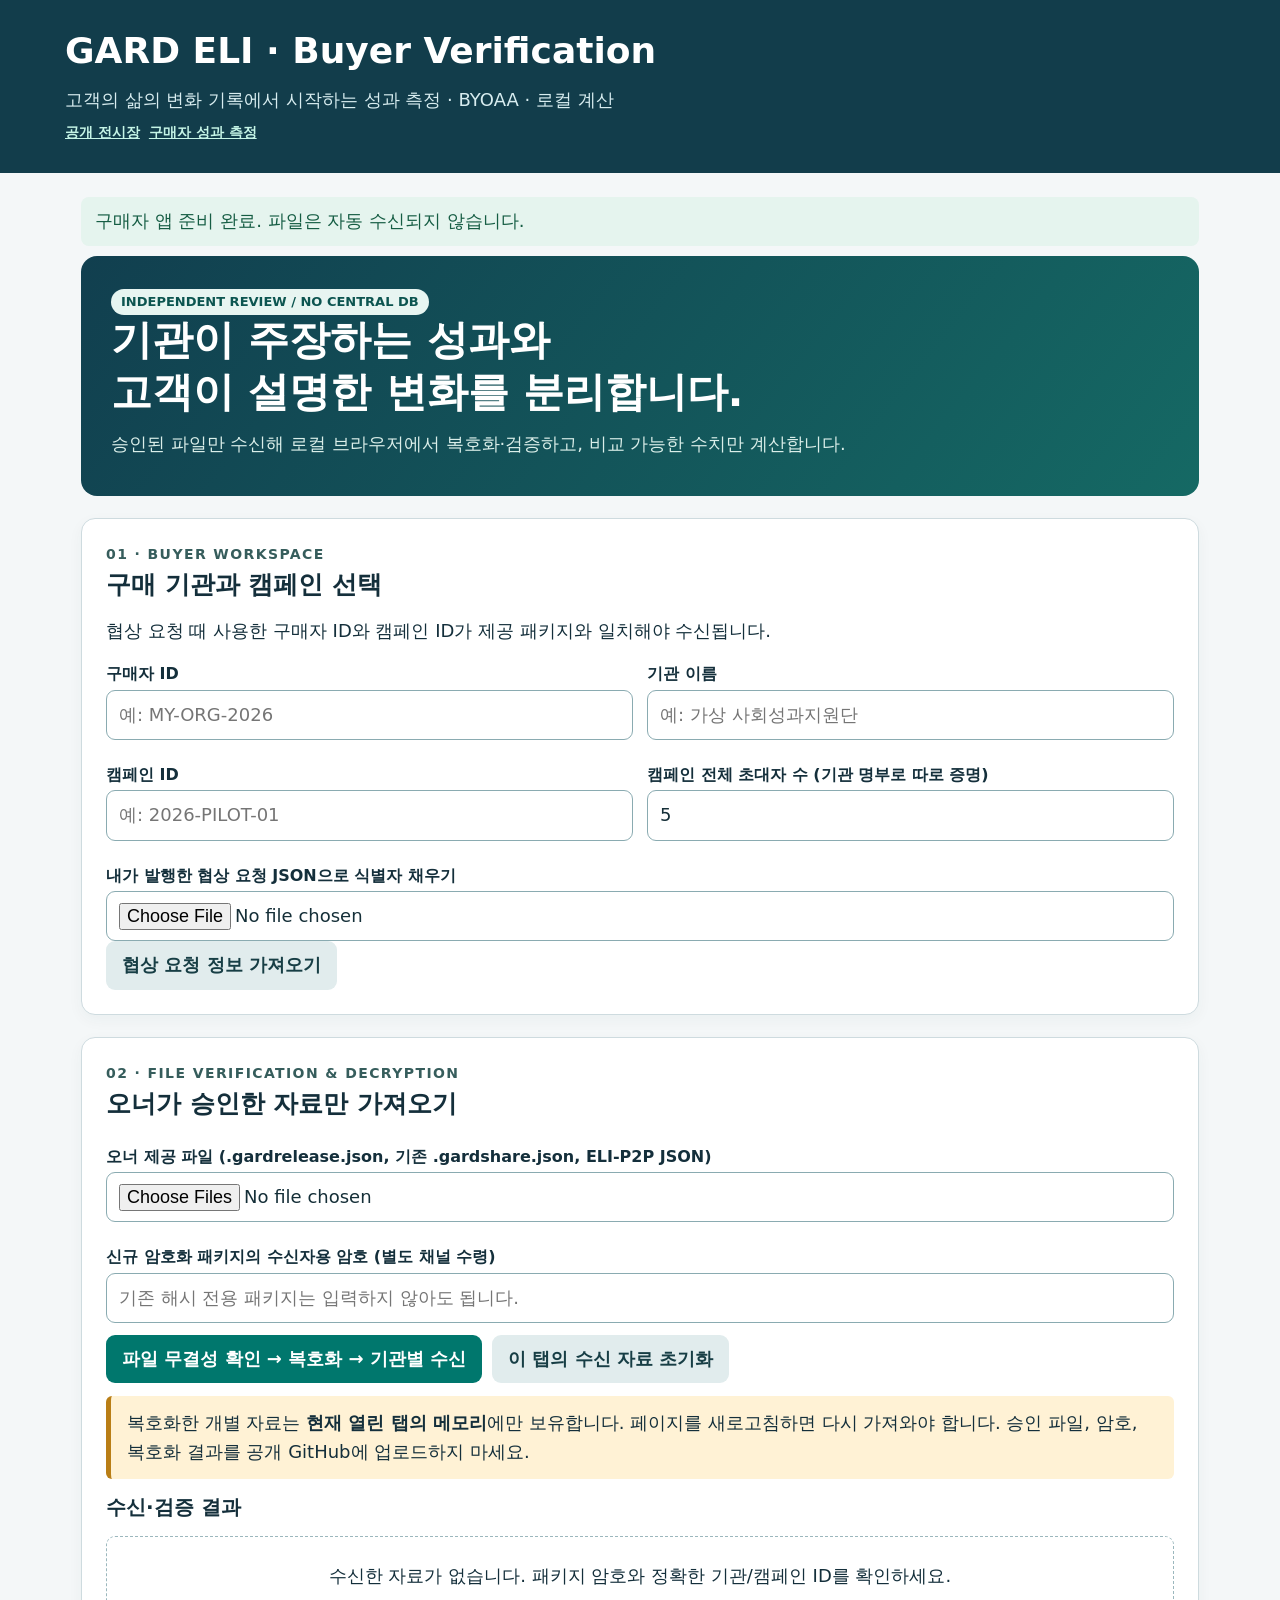
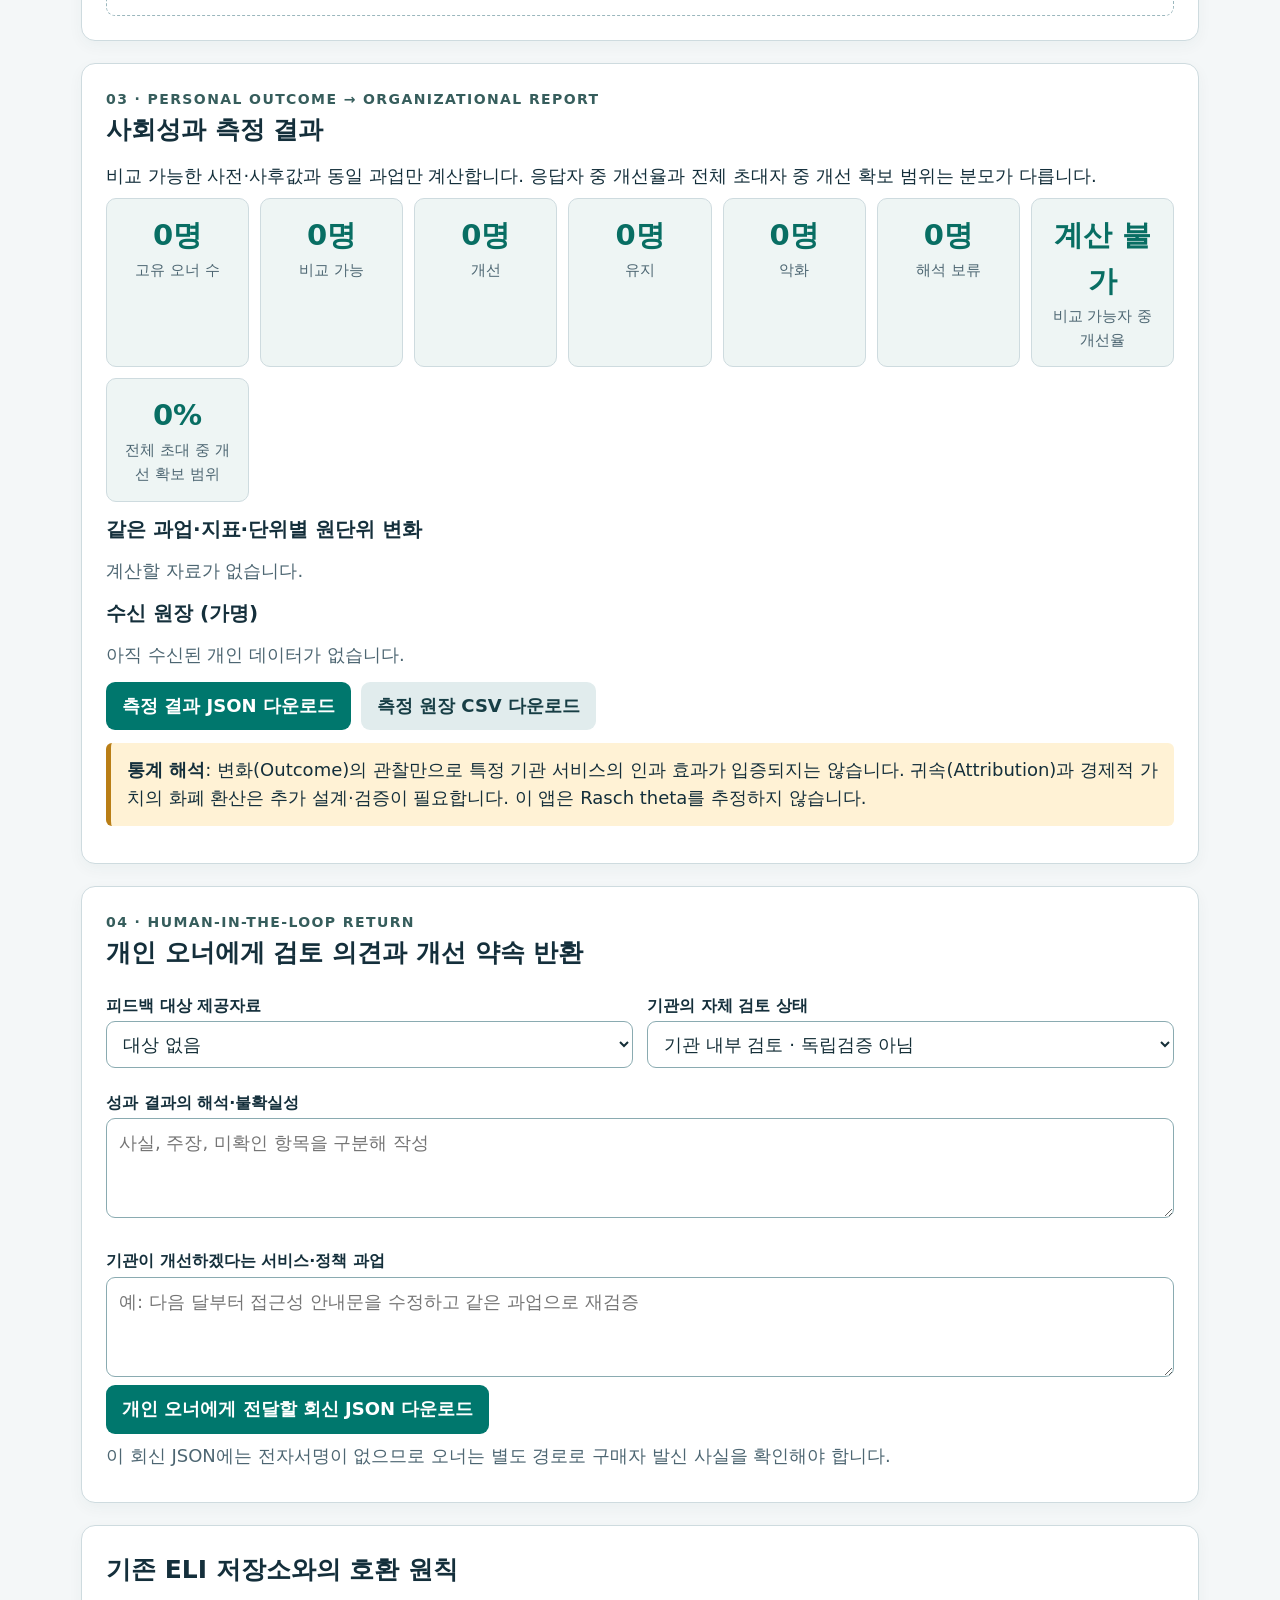
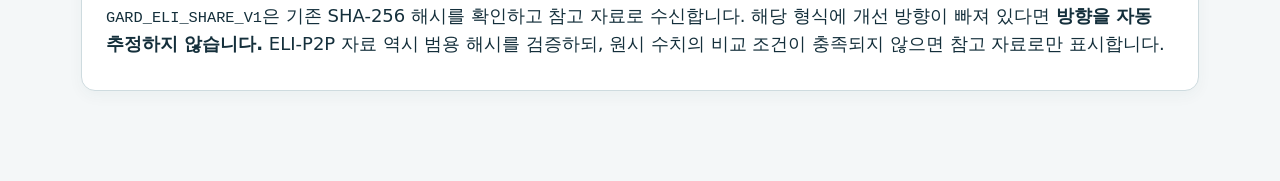
==== buyer.html @ b14f7479 "Add files via upload" ====
<!doctype html><html lang="ko"><head><meta charset="utf-8"><meta name="viewport" content="width=device-width, initial-scale=1"><title>GARD ELI | 구매자 사회성과 측정</title><link rel="stylesheet" href="./styles.css"></head><body><header><h1>GARD ELI · Buyer Verification</h1><p>고객의 삶의 변화 기록에서 시작하는 성과 측정 · BYOAA · 로컬 계산</p><div class="nav"><a href="./index.html">공개 전시장</a><a href="./buyer.html">구매자 성과 측정</a></div></header>
<main><div id="status" aria-live="polite"></div><section class="hero"><span class="badge">INDEPENDENT REVIEW / NO CENTRAL DB</span><h2>기관이 주장하는 성과와<br>고객이 설명한 변화를 분리합니다.</h2><p>승인된 파일만 수신해 로컬 브라우저에서 복호화·검증하고, 비교 가능한 수치만 계산합니다.</p></section>
<section class="panel"><div class="step">01 · BUYER WORKSPACE</div><h2>구매 기관과 캠페인 선택</h2><p>협상 요청 때 사용한 구매자 ID와 캠페인 ID가 제공 패키지와 일치해야 수신됩니다.</p><div class="grid"><div><label for="buyerId">구매자 ID</label><input id="buyerId" placeholder="예: MY-ORG-2026"></div><div><label for="buyerName">기관 이름</label><input id="buyerName" placeholder="예: 가상 사회성과지원단"></div><div><label for="campaignId">캠페인 ID</label><input id="campaignId" placeholder="예: 2026-PILOT-01"></div><div><label for="invited">캠페인 전체 초대자 수 (기관 명부로 따로 증명)</label><input id="invited" type="number" min="0" step="1" value="5"></div><div class="full"><label for="myInquiry">내가 발행한 협상 요청 JSON으로 식별자 채우기</label><input type="file" id="myInquiry" accept=".json,application/json"><button id="loadInquiry" class="secondary">협상 요청 정보 가져오기</button></div></div></section>
<section class="panel"><div class="step">02 · FILE VERIFICATION & DECRYPTION</div><h2>오너가 승인한 자료만 가져오기</h2><div class="grid"><div class="full"><label for="releaseFiles">오너 제공 파일 (.gardrelease.json, 기존 .gardshare.json, ELI-P2P JSON)</label><input id="releaseFiles" type="file" accept=".json,application/json" multiple></div><div class="full"><label for="receivedPass">신규 암호화 패키지의 수신자용 암호 (별도 채널 수령)</label><input id="receivedPass" type="password" autocomplete="off" placeholder="기존 해시 전용 패키지는 입력하지 않아도 됩니다."></div></div><div class="buttons"><button id="importReleases">파일 무결성 확인 → 복호화 → 기관별 수신</button><button id="clearMemory" class="secondary">이 탭의 수신 자료 초기화</button></div><div class="notice">복호화한 개별 자료는 <strong>현재 열린 탭의 메모리</strong>에만 보유합니다. 페이지를 새로고침하면 다시 가져와야 합니다. 승인 파일, 암호, 복호화 결과를 공개 GitHub에 업로드하지 마세요.</div><h3>수신·검증 결과</h3><div id="verificationRows" class="cards"></div></section>
<section class="panel"><div class="step">03 · PERSONAL OUTCOME → ORGANIZATIONAL REPORT</div><h2>사회성과 측정 결과</h2><p>비교 가능한 사전·사후값과 동일 과업만 계산합니다. 응답자 중 개선율과 전체 초대자 중 개선 확보 범위는 분모가 다릅니다.</p><div id="reportWarnings"></div><div id="summary" class="summary-grid"></div><h3>같은 과업·지표·단위별 원단위 변화</h3><div id="groupTable"></div><h3>수신 원장 (가명)</h3><div id="recordTable"></div><div class="buttons"><button id="exportReport">측정 결과 JSON 다운로드</button><button id="exportCsv" class="secondary">측정 원장 CSV 다운로드</button></div><div class="notice"><strong>통계 해석</strong>: 변화(Outcome)의 관찰만으로 특정 기관 서비스의 인과 효과가 입증되지는 않습니다. 귀속(Attribution)과 경제적 가치의 화폐 환산은 추가 설계·검증이 필요합니다. 이 앱은 Rasch theta를 추정하지 않습니다.</div></section>
<section class="panel"><div class="step">04 · HUMAN-IN-THE-LOOP RETURN</div><h2>개인 오너에게 검토 의견과 개선 약속 반환</h2><div class="grid"><div><label for="feedbackPackage">피드백 대상 제공자료</label><select id="feedbackPackage"></select></div><div><label for="reviewStatus">기관의 자체 검토 상태</label><select id="reviewStatus"><option value="REVIEWED_SELF_REPORTED">기관 내부 검토 · 독립검증 아님</option><option value="REQUEST_FURTHER_EVIDENCE">추가 증거 요청</option><option value="DISPUTED">측정·해석 이의 제기</option></select></div><div class="full"><label for="staffObservation">성과 결과의 해석·불확실성</label><textarea id="staffObservation" placeholder="사실, 주장, 미확인 항목을 구분해 작성"></textarea></div><div class="full"><label for="improvementPromise">기관이 개선하겠다는 서비스·정책 과업</label><textarea id="improvementPromise" placeholder="예: 다음 달부터 접근성 안내문을 수정하고 같은 과업으로 재검증"></textarea></div></div><button id="exportReturn">개인 오너에게 전달할 회신 JSON 다운로드</button><p class="muted">이 회신 JSON에는 전자서명이 없으므로 오너는 별도 경로로 구매자 발신 사실을 확인해야 합니다.</p></section>
<section class="panel"><h2>기존 ELI 저장소와의 호환 원칙</h2><p><code>GARD_ELI_SHARE_V1</code>은 기존 SHA-256 해시를 확인하고 참고 자료로 수신합니다. 해당 형식에 개선 방향이 빠져 있다면 <strong>방향을 자동 추정하지 않습니다.</strong> ELI-P2P 자료 역시 범용 해시를 검증하되, 원시 수치의 비교 조건이 충족되지 않으면 참고 자료로만 표시합니다.</p></section></main><script type="module" src="./buyer.mjs"></script></body></html>
---- styles.css ----
:root{color-scheme:light;--ink:#142f3b;--secondary:#4d6672;--teal:#00776d;--teal2:#045c58;--paper:#f4f7f8;--border:#cedbdf;--warm:#fff2d5;--danger:#991b1b}
*{box-sizing:border-box}body{font-family:system-ui,'Malgun Gothic','Apple SD Gothic Neo',sans-serif;background:var(--paper);color:var(--ink);margin:0;font-size:18px;line-height:1.58}header{background:#123d4b;color:white;padding:23px max(18px,calc((100vw - 1150px)/2))}header h1{font-size:clamp(25px,3.5vw,36px);margin:0 0 6px}header p{margin:0;color:#d8edf0}main{max-width:1150px;margin:24px auto 90px;padding:0 16px}.lead{font-weight:550;max-width:920px}h2{font-size:25px;margin:0 0 12px}h3{font-size:20px;margin:12px 0}p{margin:8px 0}small,.muted{color:var(--secondary)}.panel{background:white;border:1px solid var(--border);border-radius:14px;padding:24px;margin-bottom:22px;box-shadow:0 5px 15px rgba(24,66,77,.045)}.panel.soft{background:#ebf3f4}.notice{background:var(--warm);border-left:5px solid #b97e16;padding:13px 16px;border-radius:6px;margin:13px 0}.critical{background:#fce8e7;color:var(--danger);border-left:5px solid #991b1b;padding:12px}.grid{display:grid;grid-template-columns:repeat(2,minmax(0,1fr));gap:14px}.grid.three{grid-template-columns:repeat(3,minmax(0,1fr))}.full{grid-column:1/-1}label{display:block;font-size:16px;font-weight:650;margin:8px 0 3px}input,select,textarea,button{font:inherit}input:not([type='checkbox']):not([type='radio']),select,textarea{width:100%;max-width:100%;border:1.5px solid #8aabb1;border-radius:9px;padding:10px 12px;background:white;color:#152f38;min-height:47px}input[type='checkbox']{height:21px;width:21px;vertical-align:middle;accent-color:var(--teal);margin:0 6px 0 0}textarea{min-height:100px;resize:vertical}input:focus-visible,button:focus-visible,select:focus-visible,textarea:focus-visible{outline:3px solid #fdc866;outline-offset:2px}button,.buttonlink{background:var(--teal);border:0;color:#fff;padding:10px 16px;border-radius:9px;cursor:pointer;min-height:46px;font-weight:650;display:inline-block;text-decoration:none}button:hover,.buttonlink:hover{background:var(--teal2)}button.secondary{background:#e1eced;color:#173e45}button.secondary:hover{background:#cedfe1}button.danger{background:#a82b30}button:disabled{opacity:.45;cursor:not-allowed}.buttons{display:flex;gap:10px;flex-wrap:wrap;margin:12px 0}.row{display:flex;justify-content:space-between;align-items:center;gap:16px;flex-wrap:wrap}.chip{font-size:13px;letter-spacing:.02em;border:1px solid #aac8cb;border-radius:20px;padding:3px 9px;background:#ecf5f5}.cards{display:grid;grid-template-columns:repeat(auto-fit,minmax(270px,1fr));gap:12px}.item{border:1px solid var(--border);border-radius:11px;padding:14px;background:#fcfefe;overflow-wrap:anywhere}.item h3{margin:0 0 3px}.item p{font-size:16px}.metrics{display:flex;gap:8px;flex-wrap:wrap;margin:8px 0}.metric{background:#ebf3f2;padding:6px 10px;border-radius:6px;font-size:15px}pre{background:#102b34;color:#ecfbf8;max-height:250px;overflow:auto;padding:13px;font-size:13px;border-radius:8px}details{border:1px solid var(--border);border-radius:9px;padding:12px;margin-top:15px}summary{font-weight:750;cursor:pointer}#status{padding:10px 14px;margin:10px 0;border-radius:8px;min-height:20px}#status.ok{background:#e5f4ee;color:#165d44}#status.error{background:#fff1f0;color:#9f1d1d}.step{font-size:14px;color:#365d5c;letter-spacing:.1em;font-weight:750;text-transform:uppercase}.nav{display:flex;gap:9px;flex-wrap:wrap;padding:7px 0}.nav a{color:#c5f5e6;font-size:14px;font-weight:600}.divider{border:0;border-top:1px solid var(--border);margin:18px 0}@media(max-width:700px){.grid,.grid.three{grid-template-columns:1fr}.panel{padding:16px}main{padding:0 10px}body{font-size:17px}}@media print{header,.buttons,button,input[type=file],nav{display:none!important}.panel{break-inside:avoid}}
.hero{background:linear-gradient(128deg,#113f4f 0%,#156964 100%);color:white;border-radius:16px;padding:30px;margin-bottom:22px}.hero h2{color:#fff;font-size:clamp(26px,3.6vw,41px);line-height:1.25}.hero p{color:#daeee9}.badge{display:inline-block;background:#e7f5f1;color:#0c5550;padding:3px 10px;border-radius:20px;font-size:13px;font-weight:700}.pillwarn{display:inline-block;background:#fff2df;color:#744800;padding:4px 9px;border-radius:8px}.simpletable{width:100%;border-collapse:collapse;font-size:15px;overflow-wrap:anywhere}.simpletable td,.simpletable th{border-bottom:1px solid var(--border);padding:9px;text-align:left}.summary-grid{display:grid;grid-template-columns:repeat(auto-fit,minmax(135px,1fr));gap:11px}.summary-item{padding:14px;background:#eef5f4;border:1px solid var(--border);border-radius:10px;text-align:center}.summary-item strong{display:block;font-size:29px;color:#086e63}.summary-item small{display:block}.tag{border:1px solid #b3d2d5;border-radius:10px;padding:3px 7px;font-size:12px}.empty{border:1px dashed #9bb7bd;padding:25px;text-align:center;border-radius:9px}.hidden{display:none}code{font-size:.85em;overflow-wrap:anywhere}@media(max-width:600px){.hero{padding:20px}.simpletable{font-size:13px}}

.spaced{margin-top:20px}.buttonlink.gold{background:#f4e4b8;color:#27464a}
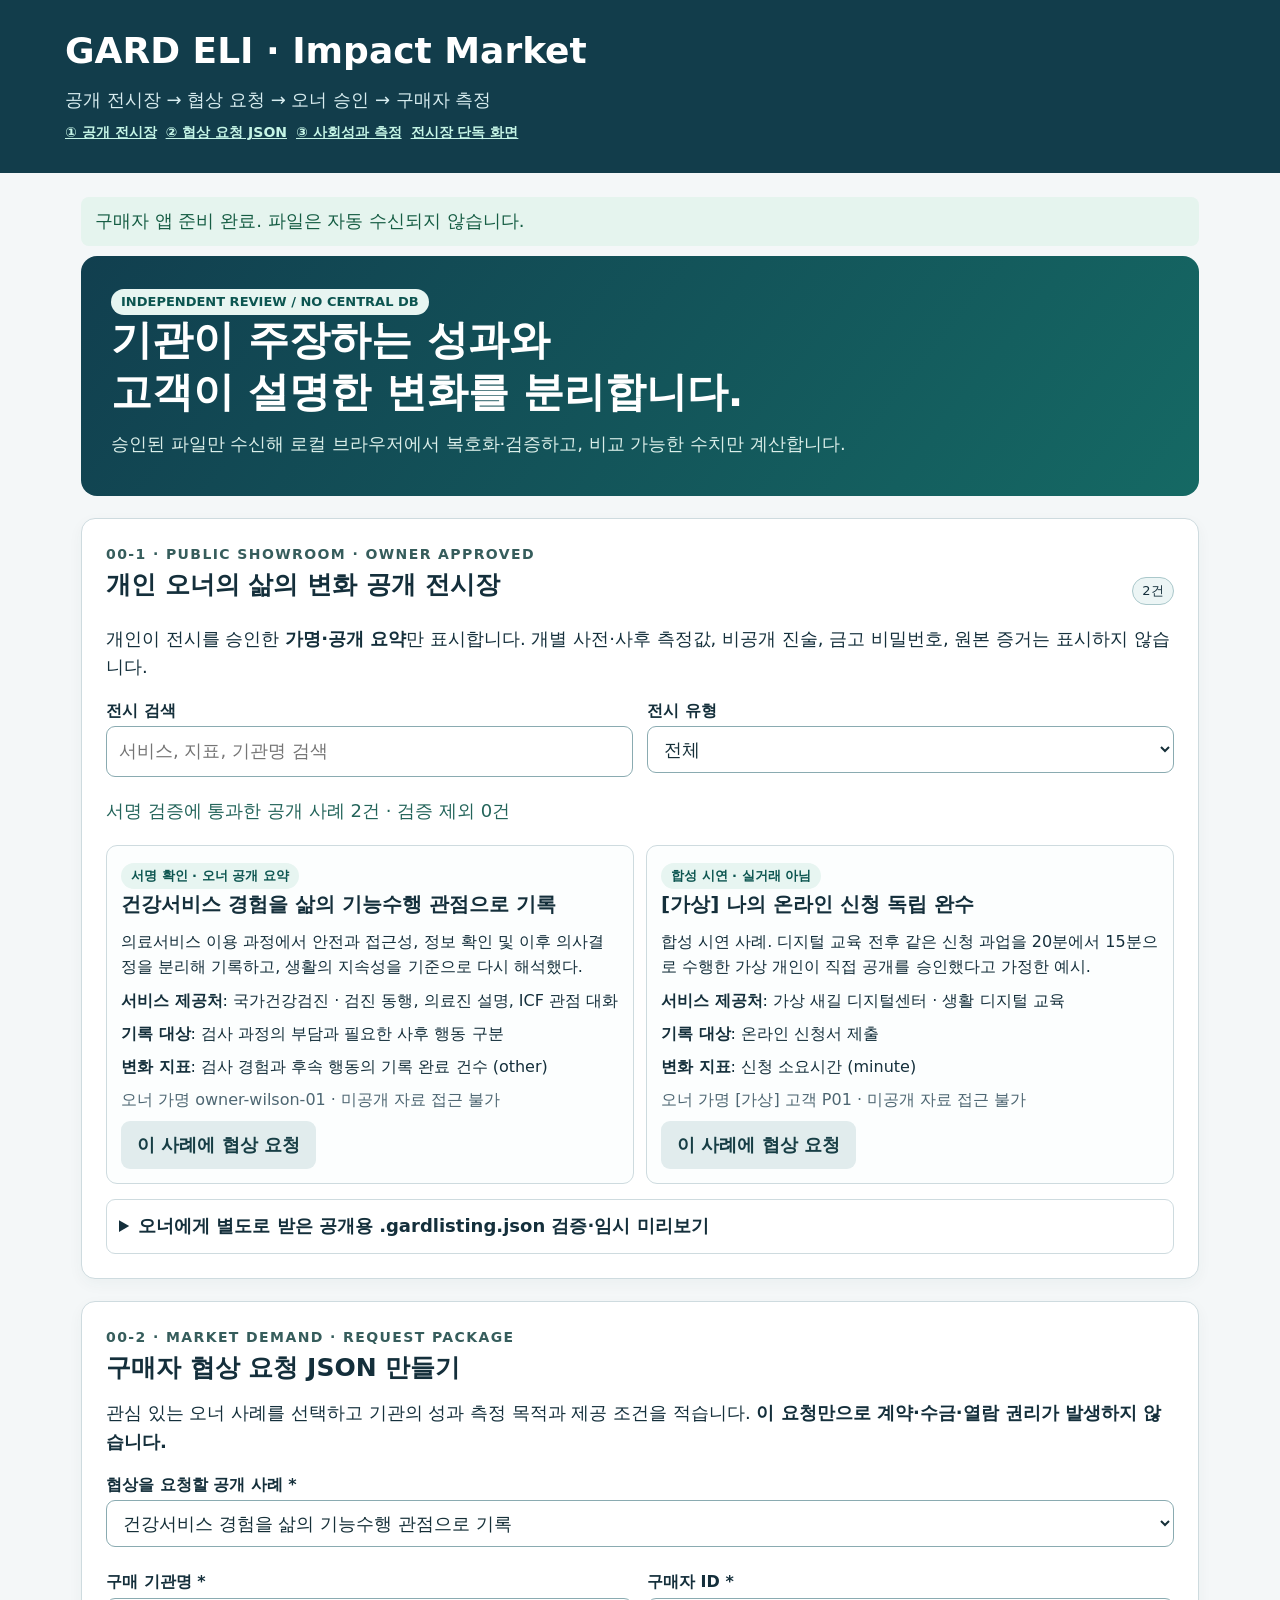
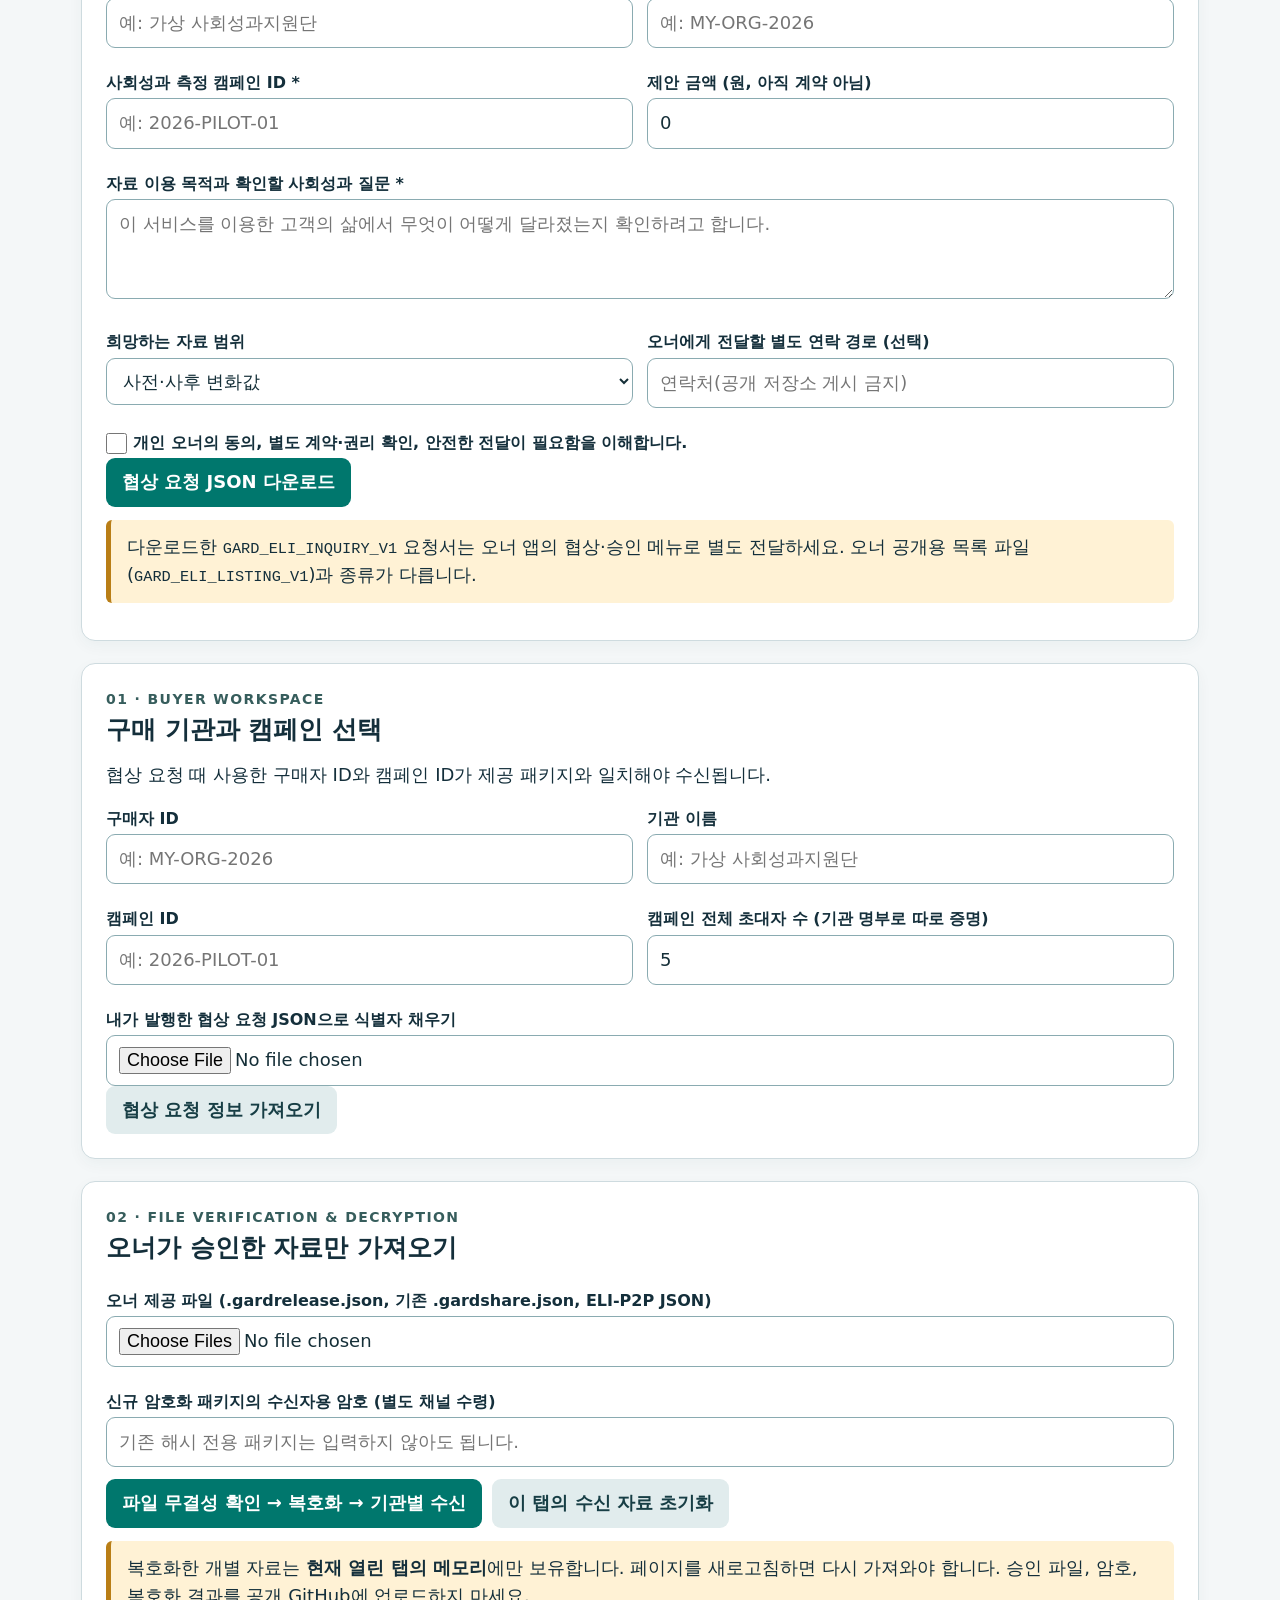
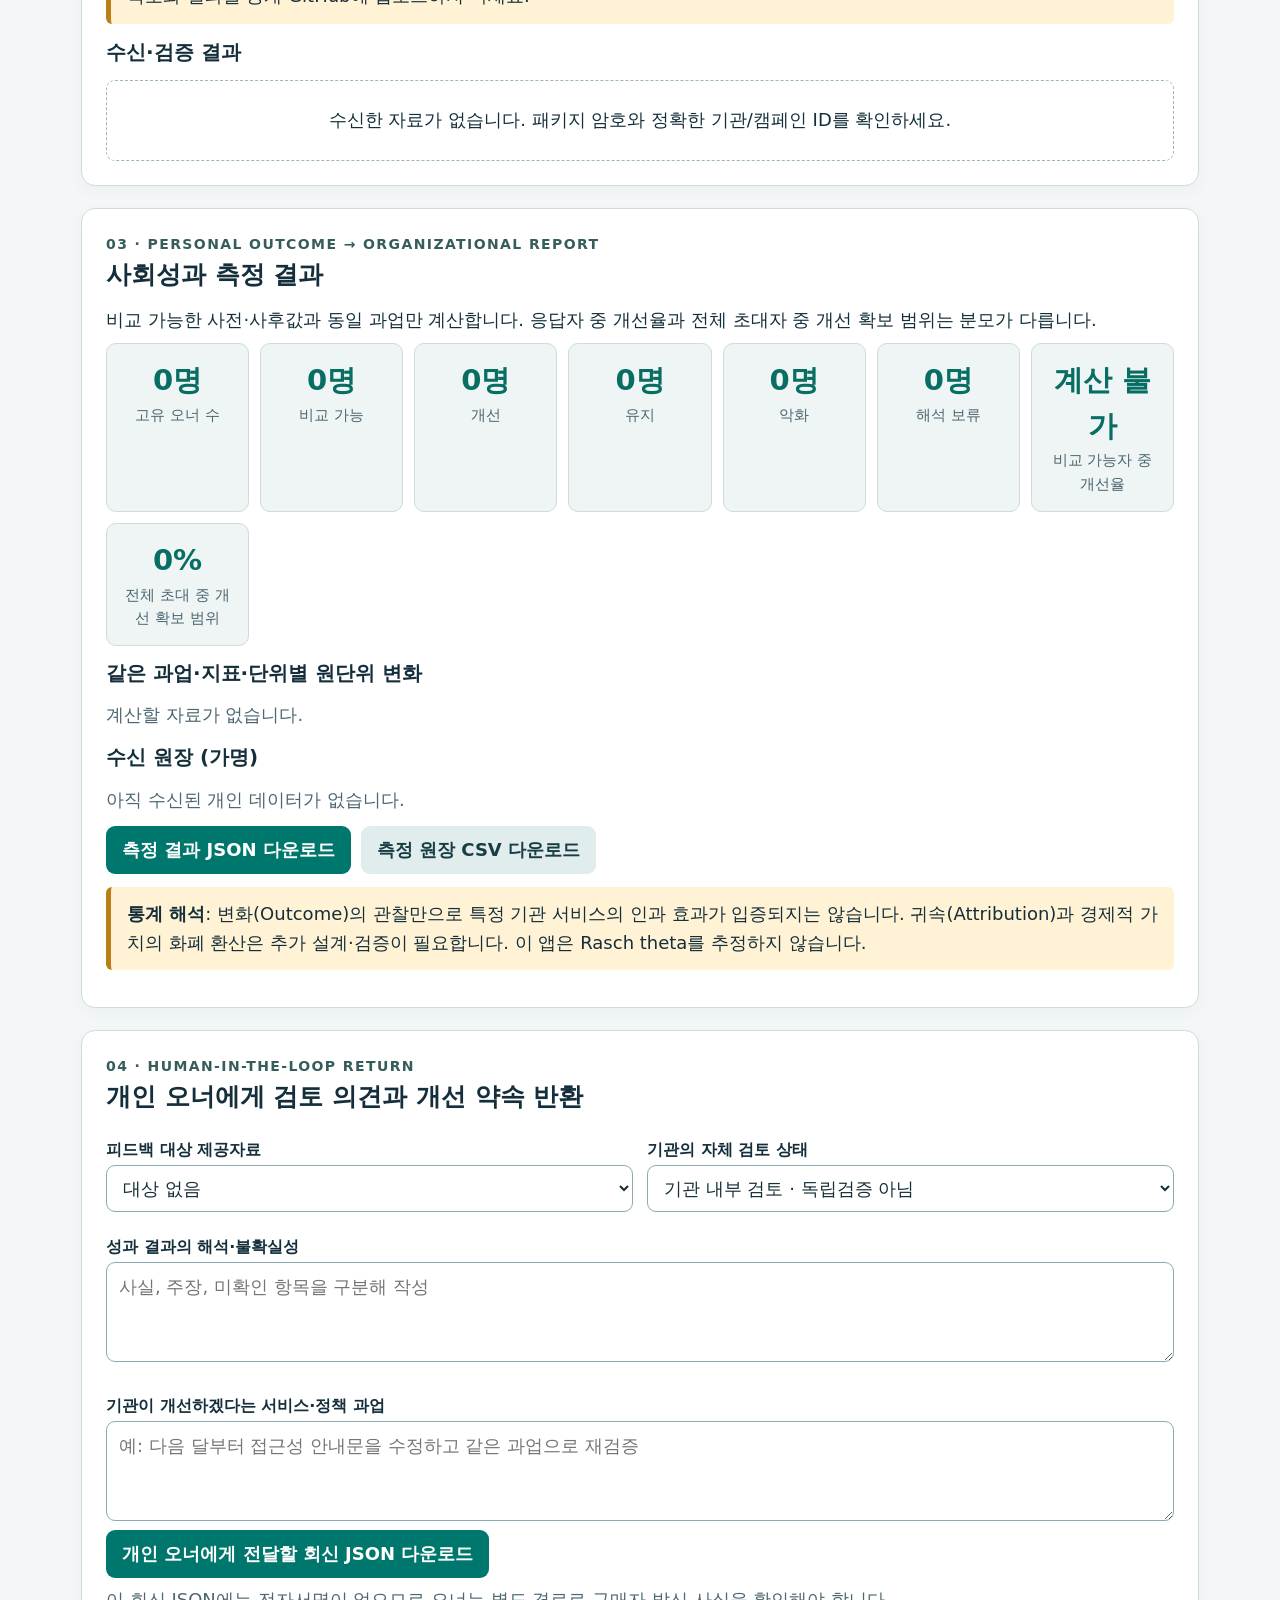
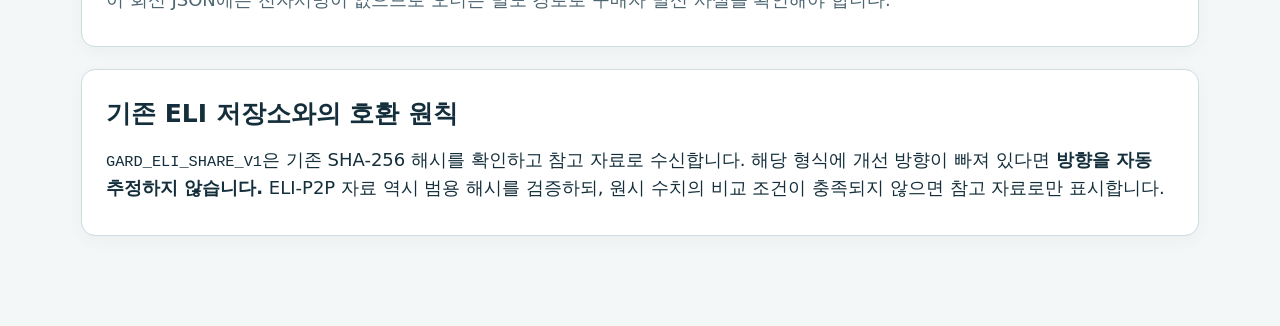
==== commit b4360a4f: "Add files via upload" ====
--- a/buyer.html
+++ b/buyer.html
@@ -1,7 +1,42 @@
-<!doctype html><html lang="ko"><head><meta charset="utf-8"><meta name="viewport" content="width=device-width, initial-scale=1"><title>GARD ELI | 구매자 사회성과 측정</title><link rel="stylesheet" href="./styles.css"></head><body><header><h1>GARD ELI · Buyer Verification</h1><p>고객의 삶의 변화 기록에서 시작하는 성과 측정 · BYOAA · 로컬 계산</p><div class="nav"><a href="./index.html">공개 전시장</a><a href="./buyer.html">구매자 성과 측정</a></div></header>
+<!doctype html><html lang="ko"><head><meta charset="utf-8"><meta name="viewport" content="width=device-width, initial-scale=1"><title>GARD ELI | 전시장·협상·구매자 사회성과</title><link rel="stylesheet" href="./styles.css"></head><body><header><h1>GARD ELI · Impact Market</h1><p>공개 전시장 → 협상 요청 → 오너 승인 → 구매자 측정</p><nav class="nav"><a href="#market">① 공개 전시장</a><a href="#buyerInquiry">② 협상 요청 JSON</a><a href="#buyerWorkspace">③ 사회성과 측정</a><a href="./index.html">전시장 단독 화면</a></nav></header>
 <main><div id="status" aria-live="polite"></div><section class="hero"><span class="badge">INDEPENDENT REVIEW / NO CENTRAL DB</span><h2>기관이 주장하는 성과와<br>고객이 설명한 변화를 분리합니다.</h2><p>승인된 파일만 수신해 로컬 브라우저에서 복호화·검증하고, 비교 가능한 수치만 계산합니다.</p></section>
-<section class="panel"><div class="step">01 · BUYER WORKSPACE</div><h2>구매 기관과 캠페인 선택</h2><p>협상 요청 때 사용한 구매자 ID와 캠페인 ID가 제공 패키지와 일치해야 수신됩니다.</p><div class="grid"><div><label for="buyerId">구매자 ID</label><input id="buyerId" placeholder="예: MY-ORG-2026"></div><div><label for="buyerName">기관 이름</label><input id="buyerName" placeholder="예: 가상 사회성과지원단"></div><div><label for="campaignId">캠페인 ID</label><input id="campaignId" placeholder="예: 2026-PILOT-01"></div><div><label for="invited">캠페인 전체 초대자 수 (기관 명부로 따로 증명)</label><input id="invited" type="number" min="0" step="1" value="5"></div><div class="full"><label for="myInquiry">내가 발행한 협상 요청 JSON으로 식별자 채우기</label><input type="file" id="myInquiry" accept=".json,application/json"><button id="loadInquiry" class="secondary">협상 요청 정보 가져오기</button></div></div></section>
+
+<section id="market" class="panel">
+  <div class="step">00-1 · PUBLIC SHOWROOM · OWNER APPROVED</div>
+  <div class="row"><h2>개인 오너의 삶의 변화 공개 전시장</h2><span class="chip" id="mkCount">로딩 중</span></div>
+  <p>개인이 전시를 승인한 <strong>가명·공개 요약</strong>만 표시합니다. 개별 사전·사후 측정값, 비공개 진술, 금고 비밀번호, 원본 증거는 표시하지 않습니다.</p>
+  <div class="grid"><div><label for="mkSearch">전시 검색</label><input id="mkSearch" placeholder="서비스, 지표, 기관명 검색"></div>
+  <div><label for="mkKind">전시 유형</label><select id="mkKind"><option value="ALL">전체</option><option value="REAL">실제 오너 공개자료</option><option value="DEMO">합성 시연만</option></select></div></div>
+  <div id="mkStatus" aria-live="polite" class="muted spaced">서명된 공개 목록 확인 중...</div>
+  <div id="mkList" class="cards spaced"></div>
+  <details><summary>오너에게 별도로 받은 공개용 .gardlisting.json 검증·임시 미리보기</summary>
+  <p>GitHub에 아직 등록되지 않은 서명된 공개용 파일을 <strong>이 브라우저에서만 일시적으로</strong> 확인할 수 있습니다. 공개 전시장에 게시되지는 않습니다.</p>
+  <label for="mkListingFile">오너가 발행한 전시용 JSON 파일</label><input id="mkListingFile" type="file" accept=".json,application/json">
+  <button type="button" id="mkImportListing" class="secondary">서명·공개키 검증 후 임시 보기</button>
+  </details>
+</section>
+<section id="buyerInquiry" class="panel">
+ <div class="step">00-2 · MARKET DEMAND · REQUEST PACKAGE</div>
+ <h2>구매자 협상 요청 JSON 만들기</h2>
+ <p>관심 있는 오너 사례를 선택하고 기관의 성과 측정 목적과 제공 조건을 적습니다. <strong>이 요청만으로 계약·수금·열람 권리가 발생하지 않습니다.</strong></p>
+ <form id="mkInquiryForm"><div class="grid">
+ <div class="full"><label for="mkListing">협상을 요청할 공개 사례 *</label><select id="mkListing" required></select></div>
+ <div><label for="mkBuyerName">구매 기관명 *</label><input id="mkBuyerName" maxlength="120" required placeholder="예: 가상 사회성과지원단"></div>
+ <div><label for="mkBuyerId">구매자 ID *</label><input id="mkBuyerId" maxlength="120" required placeholder="예: MY-ORG-2026"></div>
+ <div><label for="mkCampaignId">사회성과 측정 캠페인 ID *</label><input id="mkCampaignId" maxlength="120" required placeholder="예: 2026-PILOT-01"></div>
+ <div><label for="mkPrice">제안 금액 (원, 아직 계약 아님)</label><input id="mkPrice" type="number" min="0" step="1" value="0"></div>
+ <div class="full"><label for="mkPurpose">자료 이용 목적과 확인할 사회성과 질문 *</label><textarea id="mkPurpose" maxlength="2000" required placeholder="이 서비스를 이용한 고객의 삶에서 무엇이 어떻게 달라졌는지 확인하려고 합니다."></textarea></div>
+ <div><label for="mkFields">희망하는 자료 범위</label><select id="mkFields"><option value="OUTCOME">사전·사후 변화값</option><option value="OUTCOME_PF_EF">변화값 + 개인요인·환경요인 설명</option><option value="OUTCOME_EVIDENCE">변화값 + 증거 정보</option><option value="QUALITATIVE">질적 서사 제공 조건 협의</option></select></div>
+ <div><label for="mkBuyerContact">오너에게 전달할 별도 연락 경로 (선택)</label><input id="mkBuyerContact" maxlength="200" placeholder="연락처(공개 저장소 게시 금지)"></div>
+ <div class="full"><label><input type="checkbox" id="mkAgreement" required>개인 오너의 동의, 별도 계약·권리 확인, 안전한 전달이 필요함을 이해합니다.</label></div>
+ </div><button type="submit" id="mkDownload">협상 요청 JSON 다운로드</button>
+ </form>
+ <p id="mkRequestStatus" aria-live="polite" class="muted"></p>
+ <div class="notice">다운로드한 <code>GARD_ELI_INQUIRY_V1</code> 요청서는 오너 앱의 협상·승인 메뉴로 별도 전달하세요. 오너 공개용 목록 파일(<code>GARD_ELI_LISTING_V1</code>)과 종류가 다릅니다.</div>
+</section>
+
+<section id="buyerWorkspace" class="panel"><div class="step">01 · BUYER WORKSPACE</div><h2>구매 기관과 캠페인 선택</h2><p>협상 요청 때 사용한 구매자 ID와 캠페인 ID가 제공 패키지와 일치해야 수신됩니다.</p><div class="grid"><div><label for="buyerId">구매자 ID</label><input id="buyerId" placeholder="예: MY-ORG-2026"></div><div><label for="buyerName">기관 이름</label><input id="buyerName" placeholder="예: 가상 사회성과지원단"></div><div><label for="campaignId">캠페인 ID</label><input id="campaignId" placeholder="예: 2026-PILOT-01"></div><div><label for="invited">캠페인 전체 초대자 수 (기관 명부로 따로 증명)</label><input id="invited" type="number" min="0" step="1" value="5"></div><div class="full"><label for="myInquiry">내가 발행한 협상 요청 JSON으로 식별자 채우기</label><input type="file" id="myInquiry" accept=".json,application/json"><button id="loadInquiry" class="secondary">협상 요청 정보 가져오기</button></div></div></section>
 <section class="panel"><div class="step">02 · FILE VERIFICATION & DECRYPTION</div><h2>오너가 승인한 자료만 가져오기</h2><div class="grid"><div class="full"><label for="releaseFiles">오너 제공 파일 (.gardrelease.json, 기존 .gardshare.json, ELI-P2P JSON)</label><input id="releaseFiles" type="file" accept=".json,application/json" multiple></div><div class="full"><label for="receivedPass">신규 암호화 패키지의 수신자용 암호 (별도 채널 수령)</label><input id="receivedPass" type="password" autocomplete="off" placeholder="기존 해시 전용 패키지는 입력하지 않아도 됩니다."></div></div><div class="buttons"><button id="importReleases">파일 무결성 확인 → 복호화 → 기관별 수신</button><button id="clearMemory" class="secondary">이 탭의 수신 자료 초기화</button></div><div class="notice">복호화한 개별 자료는 <strong>현재 열린 탭의 메모리</strong>에만 보유합니다. 페이지를 새로고침하면 다시 가져와야 합니다. 승인 파일, 암호, 복호화 결과를 공개 GitHub에 업로드하지 마세요.</div><h3>수신·검증 결과</h3><div id="verificationRows" class="cards"></div></section>
 <section class="panel"><div class="step">03 · PERSONAL OUTCOME → ORGANIZATIONAL REPORT</div><h2>사회성과 측정 결과</h2><p>비교 가능한 사전·사후값과 동일 과업만 계산합니다. 응답자 중 개선율과 전체 초대자 중 개선 확보 범위는 분모가 다릅니다.</p><div id="reportWarnings"></div><div id="summary" class="summary-grid"></div><h3>같은 과업·지표·단위별 원단위 변화</h3><div id="groupTable"></div><h3>수신 원장 (가명)</h3><div id="recordTable"></div><div class="buttons"><button id="exportReport">측정 결과 JSON 다운로드</button><button id="exportCsv" class="secondary">측정 원장 CSV 다운로드</button></div><div class="notice"><strong>통계 해석</strong>: 변화(Outcome)의 관찰만으로 특정 기관 서비스의 인과 효과가 입증되지는 않습니다. 귀속(Attribution)과 경제적 가치의 화폐 환산은 추가 설계·검증이 필요합니다. 이 앱은 Rasch theta를 추정하지 않습니다.</div></section>
 <section class="panel"><div class="step">04 · HUMAN-IN-THE-LOOP RETURN</div><h2>개인 오너에게 검토 의견과 개선 약속 반환</h2><div class="grid"><div><label for="feedbackPackage">피드백 대상 제공자료</label><select id="feedbackPackage"></select></div><div><label for="reviewStatus">기관의 자체 검토 상태</label><select id="reviewStatus"><option value="REVIEWED_SELF_REPORTED">기관 내부 검토 · 독립검증 아님</option><option value="REQUEST_FURTHER_EVIDENCE">추가 증거 요청</option><option value="DISPUTED">측정·해석 이의 제기</option></select></div><div class="full"><label for="staffObservation">성과 결과의 해석·불확실성</label><textarea id="staffObservation" placeholder="사실, 주장, 미확인 항목을 구분해 작성"></textarea></div><div class="full"><label for="improvementPromise">기관이 개선하겠다는 서비스·정책 과업</label><textarea id="improvementPromise" placeholder="예: 다음 달부터 접근성 안내문을 수정하고 같은 과업으로 재검증"></textarea></div></div><button id="exportReturn">개인 오너에게 전달할 회신 JSON 다운로드</button><p class="muted">이 회신 JSON에는 전자서명이 없으므로 오너는 별도 경로로 구매자 발신 사실을 확인해야 합니다.</p></section>
-<section class="panel"><h2>기존 ELI 저장소와의 호환 원칙</h2><p><code>GARD_ELI_SHARE_V1</code>은 기존 SHA-256 해시를 확인하고 참고 자료로 수신합니다. 해당 형식에 개선 방향이 빠져 있다면 <strong>방향을 자동 추정하지 않습니다.</strong> ELI-P2P 자료 역시 범용 해시를 검증하되, 원시 수치의 비교 조건이 충족되지 않으면 참고 자료로만 표시합니다.</p></section></main><script type="module" src="./buyer.mjs"></script></body></html>
+<section class="panel"><h2>기존 ELI 저장소와의 호환 원칙</h2><p><code>GARD_ELI_SHARE_V1</code>은 기존 SHA-256 해시를 확인하고 참고 자료로 수신합니다. 해당 형식에 개선 방향이 빠져 있다면 <strong>방향을 자동 추정하지 않습니다.</strong> ELI-P2P 자료 역시 범용 해시를 검증하되, 원시 수치의 비교 조건이 충족되지 않으면 참고 자료로만 표시합니다.</p></section></main><script type="module" src="./buyer.mjs"></script><script type="module" src="./market-buyer.mjs"></script></body></html>
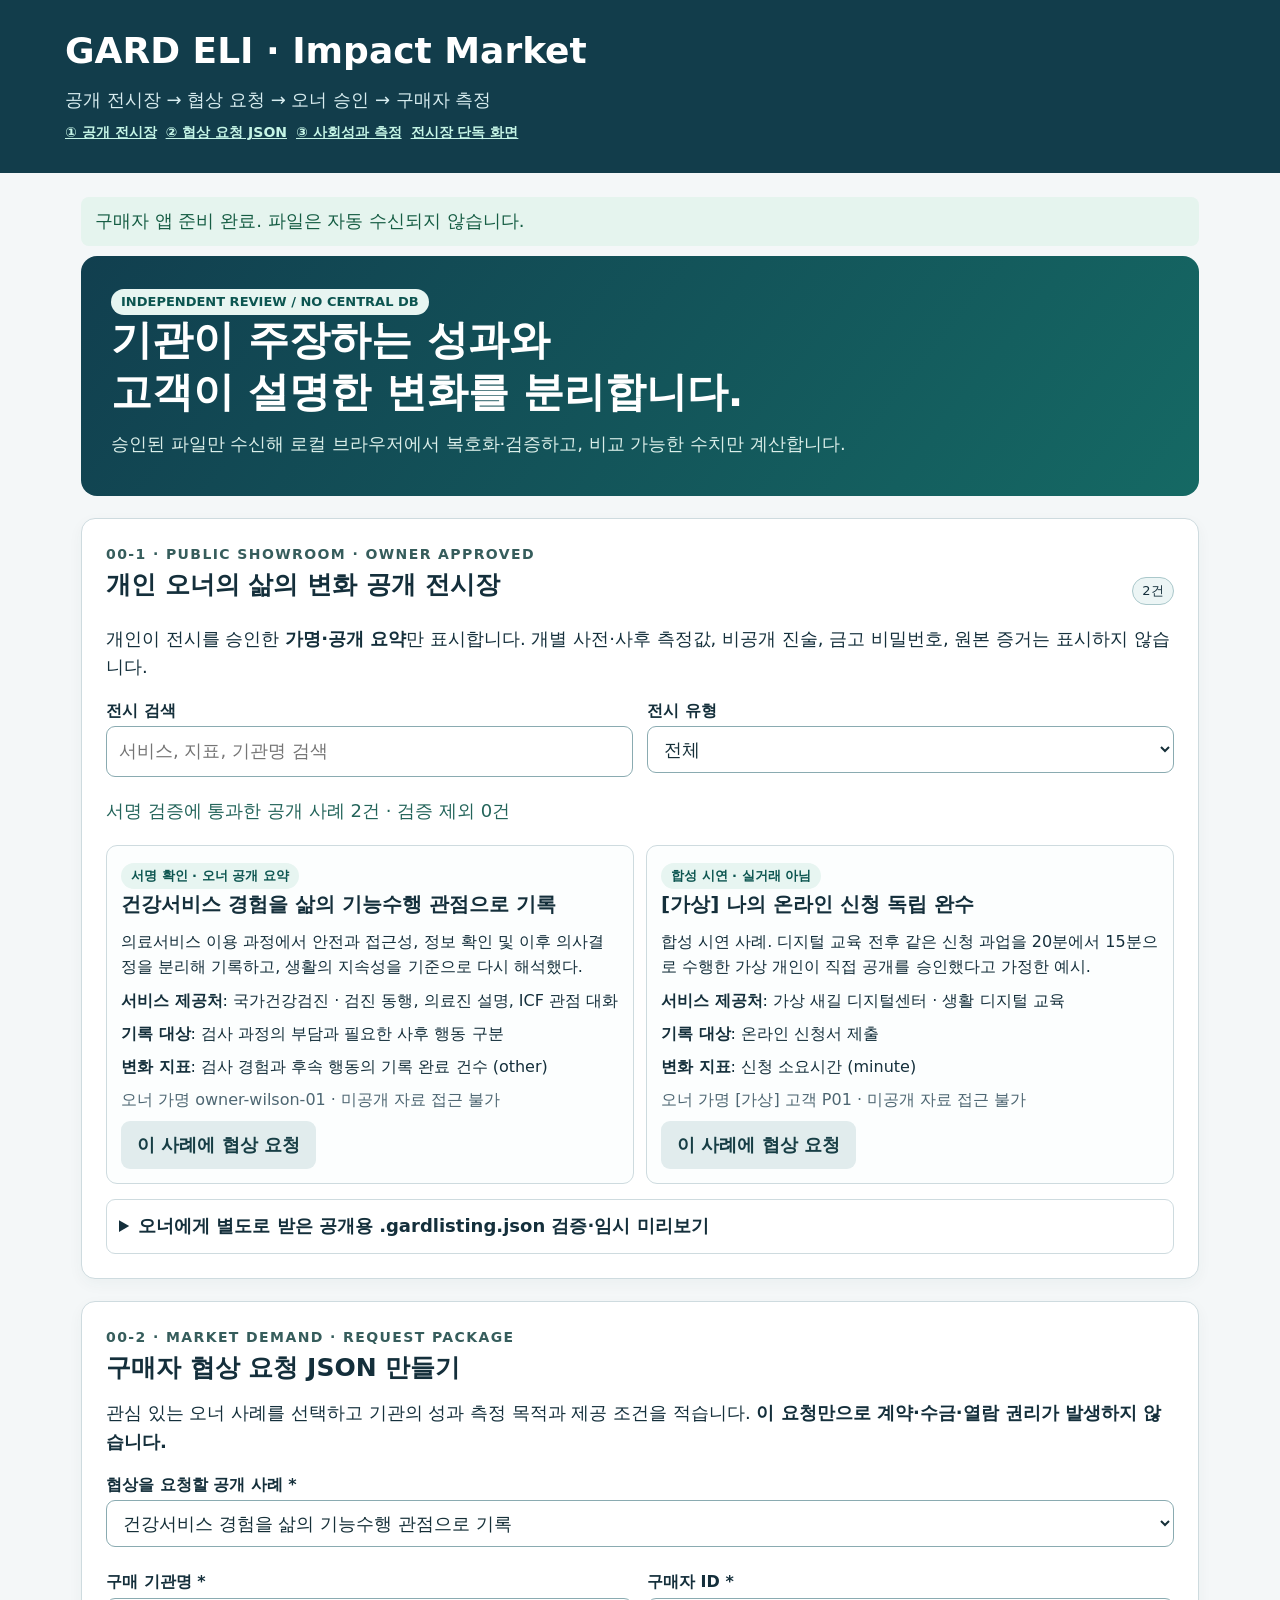
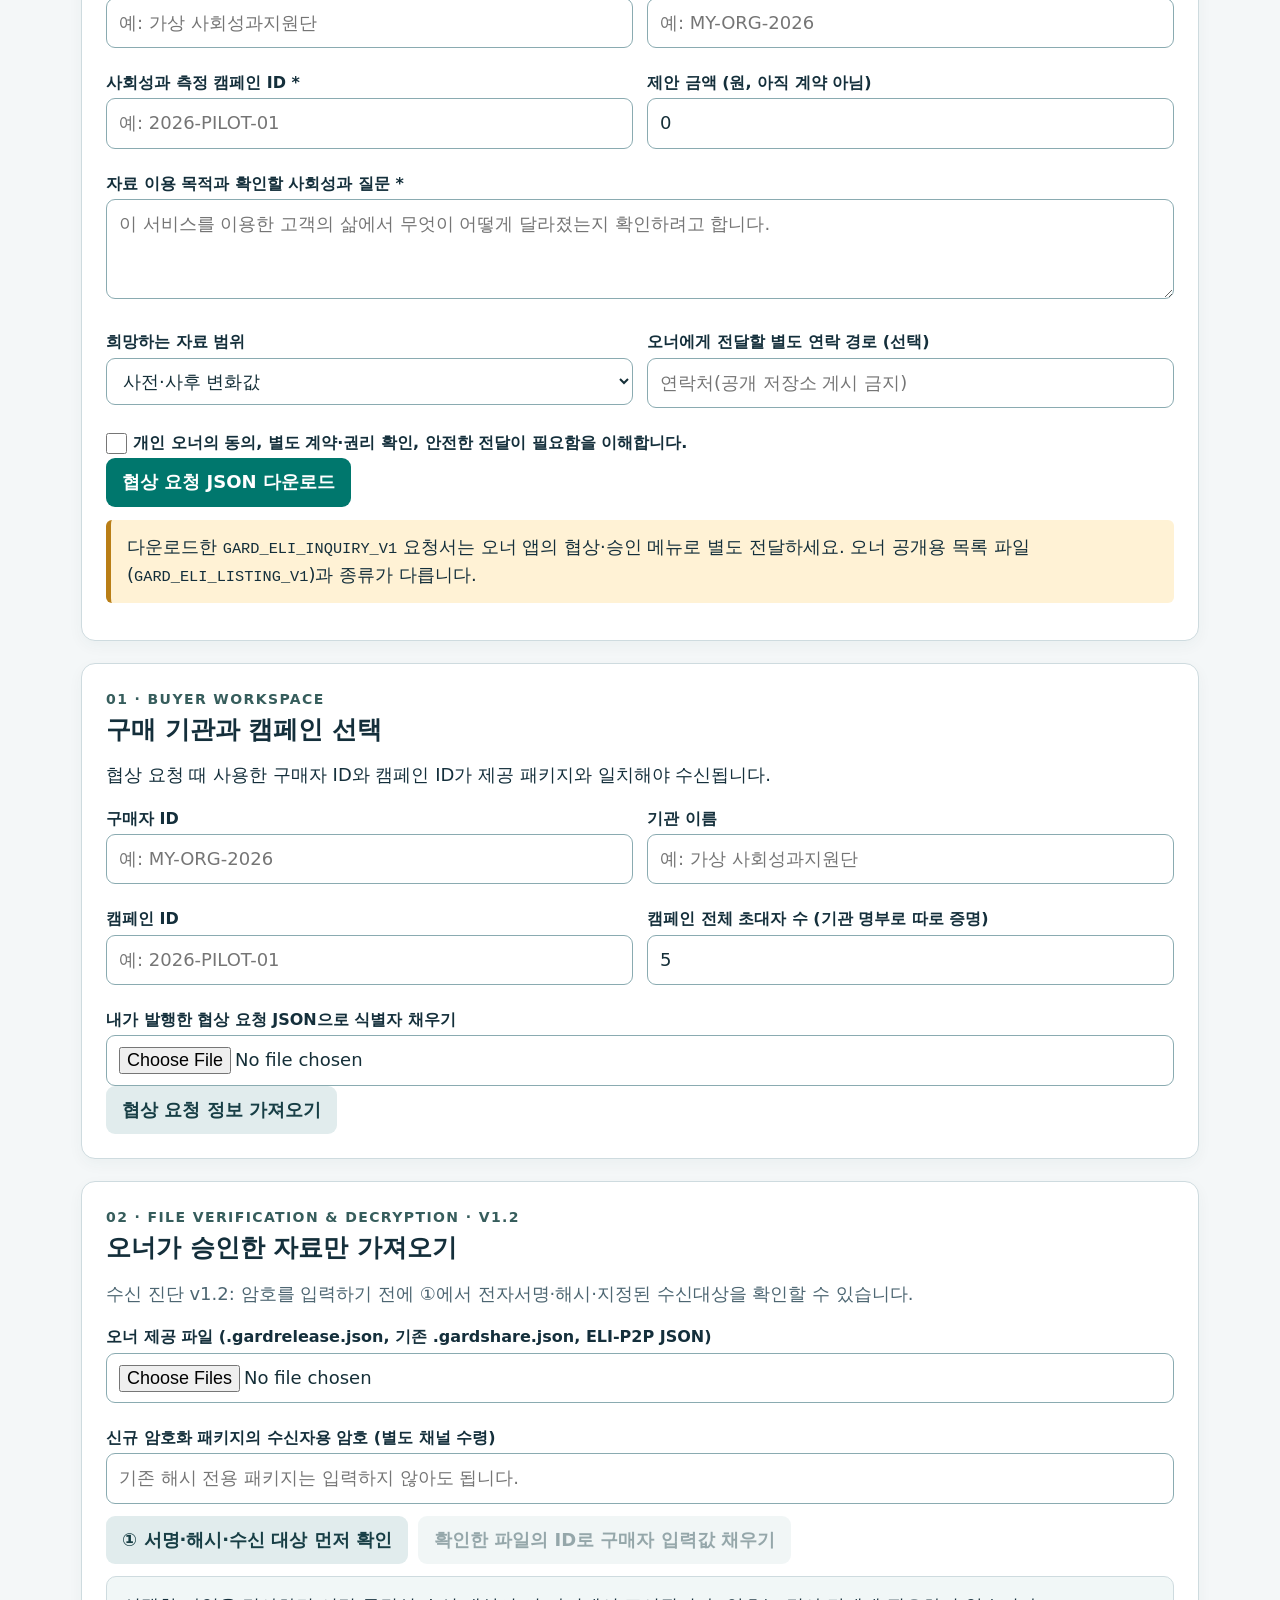
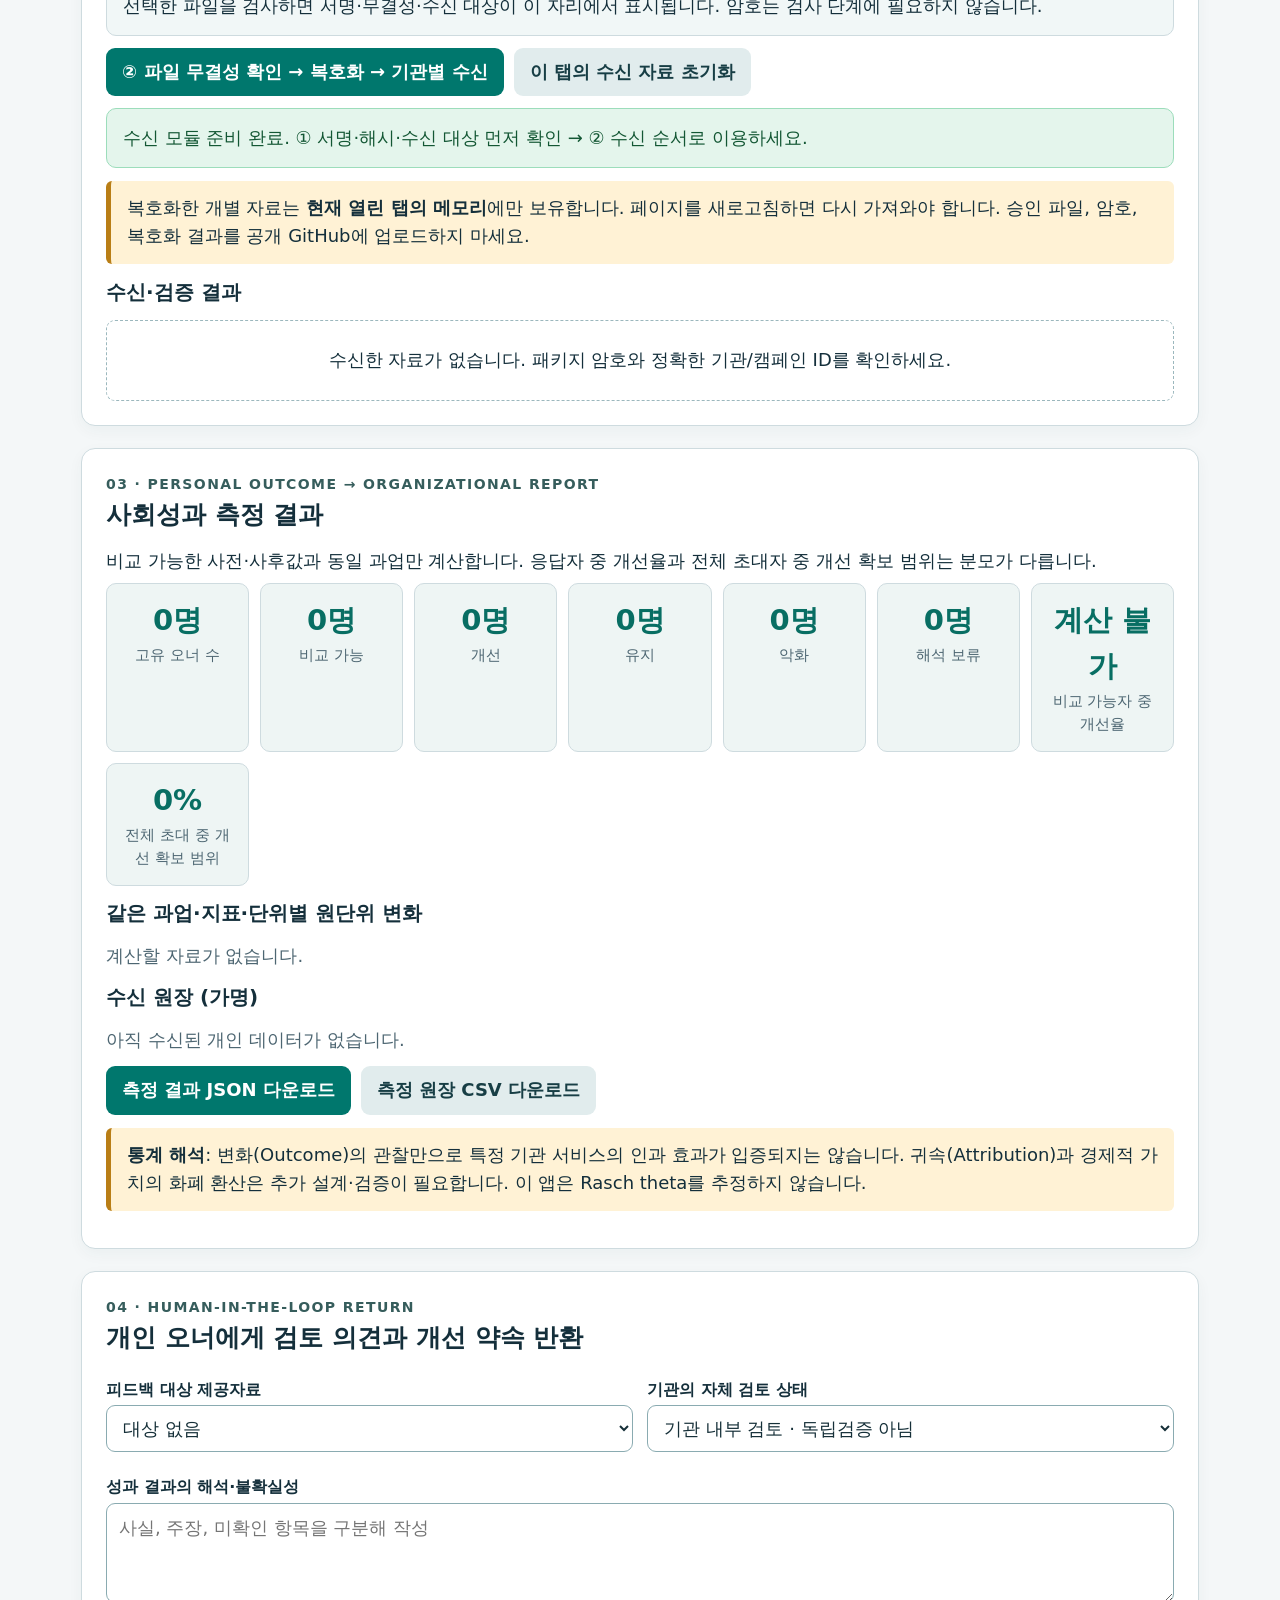
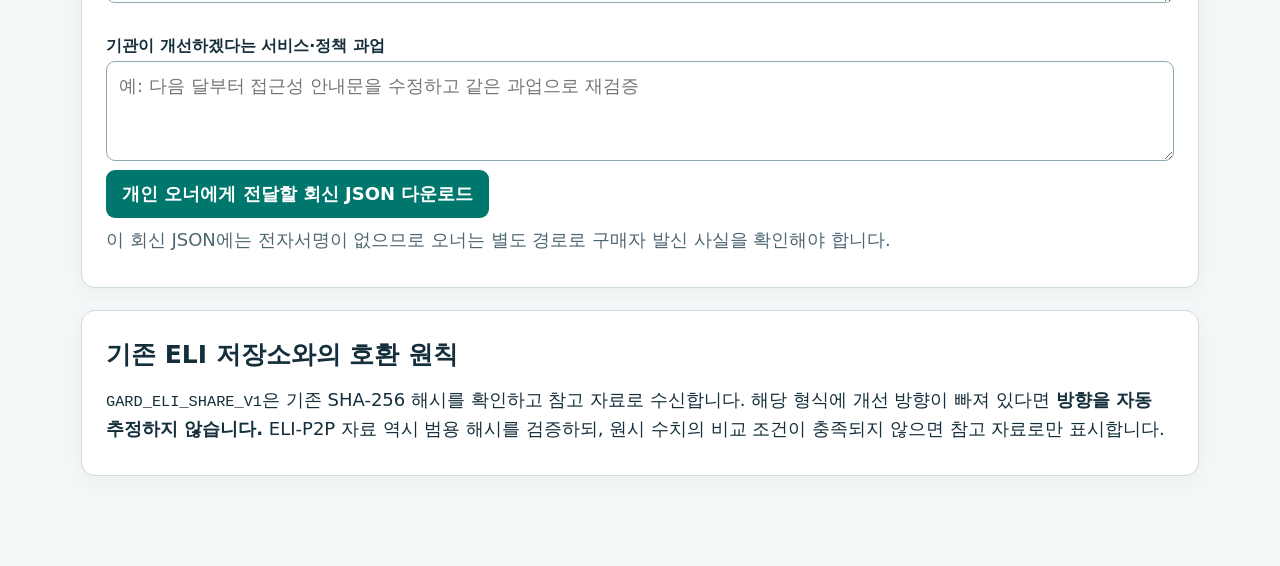
==== commit da0b54c6: "Add files via upload" ====
--- a/buyer.html
+++ b/buyer.html
@@ -1,4 +1,4 @@
-<!doctype html><html lang="ko"><head><meta charset="utf-8"><meta name="viewport" content="width=device-width, initial-scale=1"><title>GARD ELI | 전시장·협상·구매자 사회성과</title><link rel="stylesheet" href="./styles.css"></head><body><header><h1>GARD ELI · Impact Market</h1><p>공개 전시장 → 협상 요청 → 오너 승인 → 구매자 측정</p><nav class="nav"><a href="#market">① 공개 전시장</a><a href="#buyerInquiry">② 협상 요청 JSON</a><a href="#buyerWorkspace">③ 사회성과 측정</a><a href="./index.html">전시장 단독 화면</a></nav></header>
+<!doctype html><html lang="ko"><head><meta charset="utf-8"><meta name="viewport" content="width=device-width, initial-scale=1"><title>GARD ELI | 전시장·협상·구매자 사회성과</title><link rel="stylesheet" href="./styles.css?v=1.2.0"></head><body><header><h1>GARD ELI · Impact Market</h1><p>공개 전시장 → 협상 요청 → 오너 승인 → 구매자 측정</p><nav class="nav"><a href="#market">① 공개 전시장</a><a href="#buyerInquiry">② 협상 요청 JSON</a><a href="#buyerWorkspace">③ 사회성과 측정</a><a href="./index.html">전시장 단독 화면</a></nav></header>
 <main><div id="status" aria-live="polite"></div><section class="hero"><span class="badge">INDEPENDENT REVIEW / NO CENTRAL DB</span><h2>기관이 주장하는 성과와<br>고객이 설명한 변화를 분리합니다.</h2><p>승인된 파일만 수신해 로컬 브라우저에서 복호화·검증하고, 비교 가능한 수치만 계산합니다.</p></section>
 
 <section id="market" class="panel">
@@ -36,7 +36,10 @@
 </section>
 
 <section id="buyerWorkspace" class="panel"><div class="step">01 · BUYER WORKSPACE</div><h2>구매 기관과 캠페인 선택</h2><p>협상 요청 때 사용한 구매자 ID와 캠페인 ID가 제공 패키지와 일치해야 수신됩니다.</p><div class="grid"><div><label for="buyerId">구매자 ID</label><input id="buyerId" placeholder="예: MY-ORG-2026"></div><div><label for="buyerName">기관 이름</label><input id="buyerName" placeholder="예: 가상 사회성과지원단"></div><div><label for="campaignId">캠페인 ID</label><input id="campaignId" placeholder="예: 2026-PILOT-01"></div><div><label for="invited">캠페인 전체 초대자 수 (기관 명부로 따로 증명)</label><input id="invited" type="number" min="0" step="1" value="5"></div><div class="full"><label for="myInquiry">내가 발행한 협상 요청 JSON으로 식별자 채우기</label><input type="file" id="myInquiry" accept=".json,application/json"><button id="loadInquiry" class="secondary">협상 요청 정보 가져오기</button></div></div></section>
-<section class="panel"><div class="step">02 · FILE VERIFICATION & DECRYPTION</div><h2>오너가 승인한 자료만 가져오기</h2><div class="grid"><div class="full"><label for="releaseFiles">오너 제공 파일 (.gardrelease.json, 기존 .gardshare.json, ELI-P2P JSON)</label><input id="releaseFiles" type="file" accept=".json,application/json" multiple></div><div class="full"><label for="receivedPass">신규 암호화 패키지의 수신자용 암호 (별도 채널 수령)</label><input id="receivedPass" type="password" autocomplete="off" placeholder="기존 해시 전용 패키지는 입력하지 않아도 됩니다."></div></div><div class="buttons"><button id="importReleases">파일 무결성 확인 → 복호화 → 기관별 수신</button><button id="clearMemory" class="secondary">이 탭의 수신 자료 초기화</button></div><div class="notice">복호화한 개별 자료는 <strong>현재 열린 탭의 메모리</strong>에만 보유합니다. 페이지를 새로고침하면 다시 가져와야 합니다. 승인 파일, 암호, 복호화 결과를 공개 GitHub에 업로드하지 마세요.</div><h3>수신·검증 결과</h3><div id="verificationRows" class="cards"></div></section>
+<section class="panel"><div class="step">02 · FILE VERIFICATION & DECRYPTION · v1.2</div><h2>오너가 승인한 자료만 가져오기</h2><p class="muted">수신 진단 v1.2: 암호를 입력하기 전에 ①에서 전자서명·해시·지정된 수신대상을 확인할 수 있습니다.</p><div class="grid"><div class="full"><label for="releaseFiles">오너 제공 파일 (.gardrelease.json, 기존 .gardshare.json, ELI-P2P JSON)</label><input id="releaseFiles" type="file" accept=".json,application/json" multiple></div><div class="full"><label for="receivedPass">신규 암호화 패키지의 수신자용 암호 (별도 채널 수령)</label><input id="receivedPass" type="password" autocomplete="off" placeholder="기존 해시 전용 패키지는 입력하지 않아도 됩니다."></div></div><div class="buttons"><button type="button" id="inspectRelease" class="secondary">① 서명·해시·수신 대상 먼저 확인</button><button type="button" id="applyRecipient" class="secondary" disabled>확인한 파일의 ID로 구매자 입력값 채우기</button></div>
+<div id="intakeDiagnostic" class="intake-diagnostic" aria-live="polite">선택한 파일을 검사하면 서명·무결성·수신 대상이 이 자리에서 표시됩니다. 암호는 검사 단계에 필요하지 않습니다.</div>
+<div class="buttons"><button type="button" id="importReleases">② 파일 무결성 확인 → 복호화 → 기관별 수신</button><button type="button" id="clearMemory" class="secondary">이 탭의 수신 자료 초기화</button></div>
+<div id="intakeStatus" class="intake-status" role="status" aria-live="polite">수신 모듈 확인 중... 오류가 발생하면 여기에 상세 원인이 표시됩니다.</div><div class="notice">복호화한 개별 자료는 <strong>현재 열린 탭의 메모리</strong>에만 보유합니다. 페이지를 새로고침하면 다시 가져와야 합니다. 승인 파일, 암호, 복호화 결과를 공개 GitHub에 업로드하지 마세요.</div><h3>수신·검증 결과</h3><div id="verificationRows" class="cards"></div></section>
 <section class="panel"><div class="step">03 · PERSONAL OUTCOME → ORGANIZATIONAL REPORT</div><h2>사회성과 측정 결과</h2><p>비교 가능한 사전·사후값과 동일 과업만 계산합니다. 응답자 중 개선율과 전체 초대자 중 개선 확보 범위는 분모가 다릅니다.</p><div id="reportWarnings"></div><div id="summary" class="summary-grid"></div><h3>같은 과업·지표·단위별 원단위 변화</h3><div id="groupTable"></div><h3>수신 원장 (가명)</h3><div id="recordTable"></div><div class="buttons"><button id="exportReport">측정 결과 JSON 다운로드</button><button id="exportCsv" class="secondary">측정 원장 CSV 다운로드</button></div><div class="notice"><strong>통계 해석</strong>: 변화(Outcome)의 관찰만으로 특정 기관 서비스의 인과 효과가 입증되지는 않습니다. 귀속(Attribution)과 경제적 가치의 화폐 환산은 추가 설계·검증이 필요합니다. 이 앱은 Rasch theta를 추정하지 않습니다.</div></section>
 <section class="panel"><div class="step">04 · HUMAN-IN-THE-LOOP RETURN</div><h2>개인 오너에게 검토 의견과 개선 약속 반환</h2><div class="grid"><div><label for="feedbackPackage">피드백 대상 제공자료</label><select id="feedbackPackage"></select></div><div><label for="reviewStatus">기관의 자체 검토 상태</label><select id="reviewStatus"><option value="REVIEWED_SELF_REPORTED">기관 내부 검토 · 독립검증 아님</option><option value="REQUEST_FURTHER_EVIDENCE">추가 증거 요청</option><option value="DISPUTED">측정·해석 이의 제기</option></select></div><div class="full"><label for="staffObservation">성과 결과의 해석·불확실성</label><textarea id="staffObservation" placeholder="사실, 주장, 미확인 항목을 구분해 작성"></textarea></div><div class="full"><label for="improvementPromise">기관이 개선하겠다는 서비스·정책 과업</label><textarea id="improvementPromise" placeholder="예: 다음 달부터 접근성 안내문을 수정하고 같은 과업으로 재검증"></textarea></div></div><button id="exportReturn">개인 오너에게 전달할 회신 JSON 다운로드</button><p class="muted">이 회신 JSON에는 전자서명이 없으므로 오너는 별도 경로로 구매자 발신 사실을 확인해야 합니다.</p></section>
-<section class="panel"><h2>기존 ELI 저장소와의 호환 원칙</h2><p><code>GARD_ELI_SHARE_V1</code>은 기존 SHA-256 해시를 확인하고 참고 자료로 수신합니다. 해당 형식에 개선 방향이 빠져 있다면 <strong>방향을 자동 추정하지 않습니다.</strong> ELI-P2P 자료 역시 범용 해시를 검증하되, 원시 수치의 비교 조건이 충족되지 않으면 참고 자료로만 표시합니다.</p></section></main><script type="module" src="./buyer.mjs"></script><script type="module" src="./market-buyer.mjs"></script></body></html>
+<section class="panel"><h2>기존 ELI 저장소와의 호환 원칙</h2><p><code>GARD_ELI_SHARE_V1</code>은 기존 SHA-256 해시를 확인하고 참고 자료로 수신합니다. 해당 형식에 개선 방향이 빠져 있다면 <strong>방향을 자동 추정하지 않습니다.</strong> ELI-P2P 자료 역시 범용 해시를 검증하되, 원시 수치의 비교 조건이 충족되지 않으면 참고 자료로만 표시합니다.</p></section></main><script type="module" src="./buyer.mjs?v=1.2.0"></script><script type="module" src="./market-buyer.mjs?v=1.2.0"></script></body></html>
--- a/styles.css
+++ b/styles.css
@@ -3,3 +3,9 @@
 .hero{background:linear-gradient(128deg,#113f4f 0%,#156964 100%);color:white;border-radius:16px;padding:30px;margin-bottom:22px}.hero h2{color:#fff;font-size:clamp(26px,3.6vw,41px);line-height:1.25}.hero p{color:#daeee9}.badge{display:inline-block;background:#e7f5f1;color:#0c5550;padding:3px 10px;border-radius:20px;font-size:13px;font-weight:700}.pillwarn{display:inline-block;background:#fff2df;color:#744800;padding:4px 9px;border-radius:8px}.simpletable{width:100%;border-collapse:collapse;font-size:15px;overflow-wrap:anywhere}.simpletable td,.simpletable th{border-bottom:1px solid var(--border);padding:9px;text-align:left}.summary-grid{display:grid;grid-template-columns:repeat(auto-fit,minmax(135px,1fr));gap:11px}.summary-item{padding:14px;background:#eef5f4;border:1px solid var(--border);border-radius:10px;text-align:center}.summary-item strong{display:block;font-size:29px;color:#086e63}.summary-item small{display:block}.tag{border:1px solid #b3d2d5;border-radius:10px;padding:3px 7px;font-size:12px}.empty{border:1px dashed #9bb7bd;padding:25px;text-align:center;border-radius:9px}.hidden{display:none}code{font-size:.85em;overflow-wrap:anywhere}@media(max-width:600px){.hero{padding:20px}.simpletable{font-size:13px}}
 
 .spaced{margin-top:20px}.buttonlink.gold{background:#f4e4b8;color:#27464a}
+
+/* Buyer intake diagnostics v1.2 */
+.intake-diagnostic,.intake-status{white-space:pre-wrap;overflow-wrap:anywhere;border-radius:10px;padding:14px 16px;margin:12px 0;border:1px solid var(--border);background:#f1f7f7;font-weight:500;line-height:1.65}
+.intake-diagnostic.good,.intake-status.good{background:#e4f5ec;border-color:#9cddbb;color:#135734}
+.intake-diagnostic.warn{background:#fff5df;border-color:#edca89;color:#744a06}
+.intake-diagnostic.bad,.intake-status.bad{background:#fff0ef;border-color:#e9afa9;color:#941f22}
